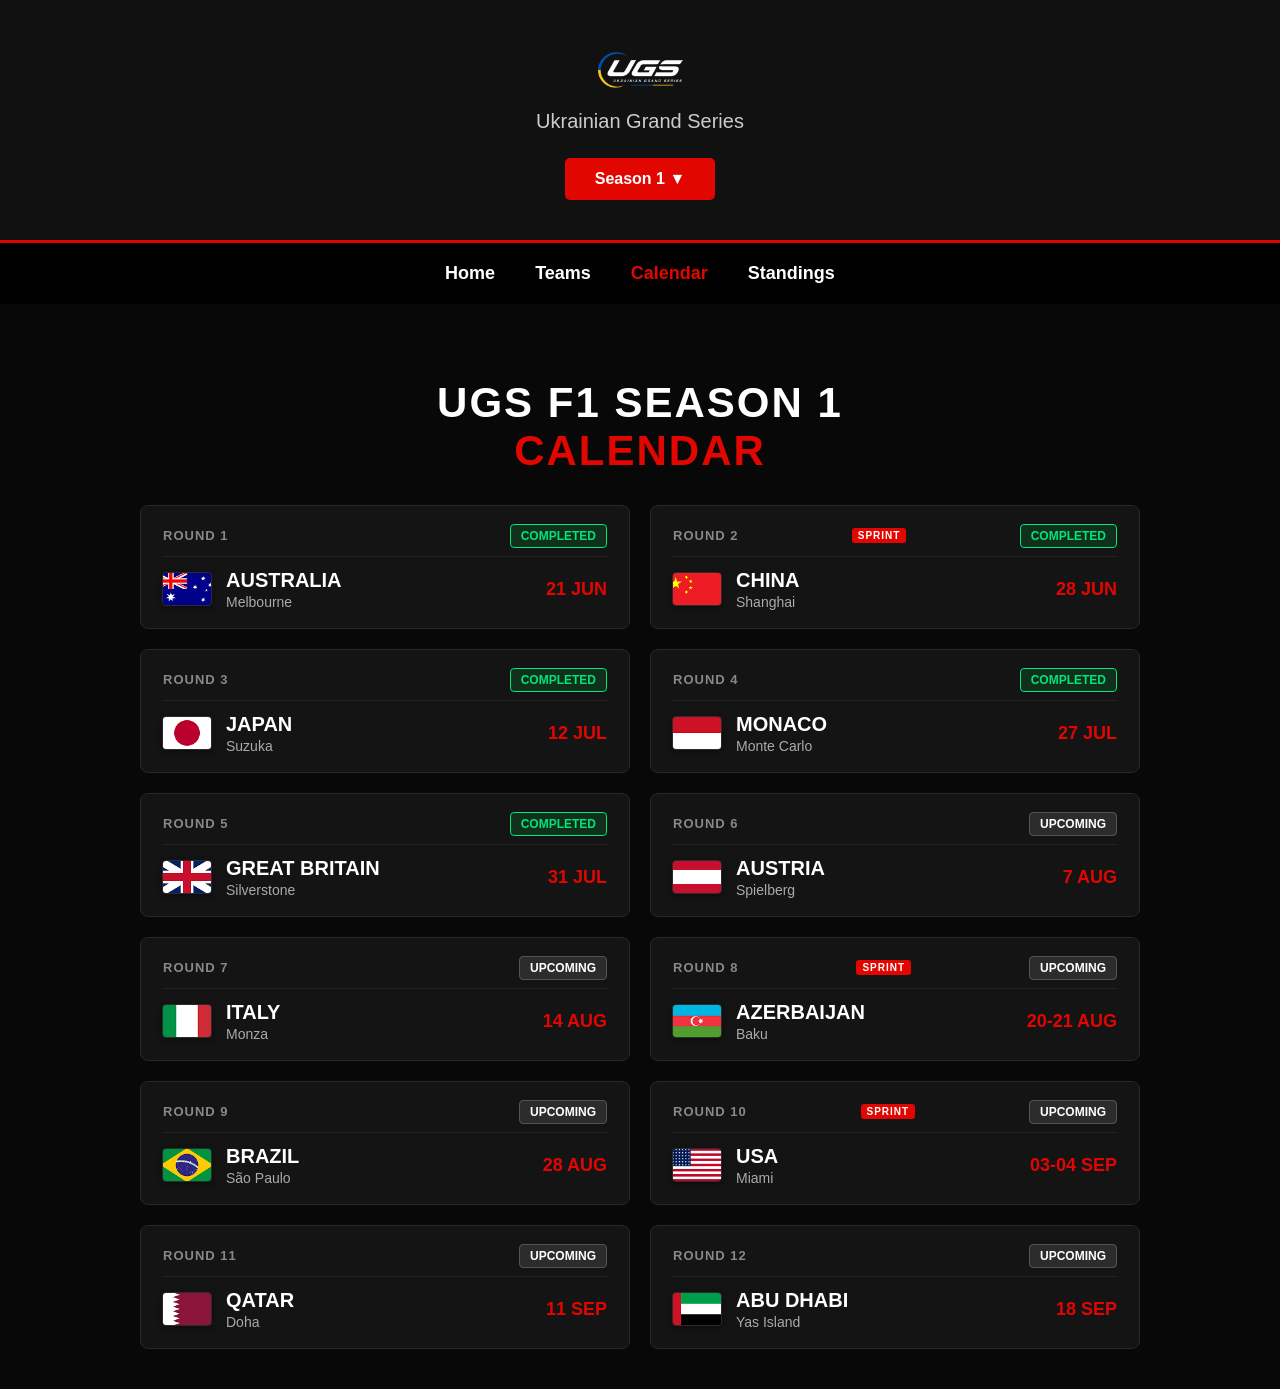
==== calendar.html @ d613fdc9 "Add files via upload" ====
<!DOCTYPE html>
<html lang="en">
<head>
    <meta charset="UTF-8">
    <meta name="viewport" content="width=device-width, initial-scale=1.0">
    <title>UGS F1 | Season 1 Calendar</title>
    <link rel="stylesheet" href="css/style.css">
</head>
<body>

    <header class="header">
        <div class="logo">
            <img src="logos/ugs-f1-logo.png" alt="UGS F1 Logo" class="header-logo">
        </div>
        <div class="subtitle">
            Ukrainian Grand Series
        </div>
        <div class="season">
            Season 1 ▼
        </div>
    </header>

    <nav class="menu">
        <a href="index.html">Home</a>
        <a href="teams.html">Teams</a>
        <a href="calendar.html" class="active">Calendar</a>
        <a href="standings.html">Standings</a>
    </nav>

    <section class="calendar-page">
        <h1>UGS F1 Season 1<br><span>CALENDAR</span></h1>
        
        <!-- Контейнер, куди JS буде вставляти гонки -->
        <div class="calendar-grid" id="calendar-container"></div>
    </section>

    <!-- Підключаємо спочатку дані, а потім скрипт -->
    <script src="js/data.js"></script>
    <script src="js/script.js"></script>
</body>
</html>
---- css/style.css ----
/* ==========================================
   ОСНОВНІ СТИЛІ ТА СКИДАННЯ
   ========================================== */
body {
    margin: 0;
    padding: 0;
    background: #050505;
    color: white;
    font-family: Arial, Helvetica, sans-serif;
}

/* ==========================================
   ШАПКА (HEADER) ТА НАВІГАЦІЯ
   ========================================== */
.header {
    text-align: center;
    padding: 40px 20px;
    background: #111;
    border-bottom: 3px solid #e10600;
}

.header-logo {
    max-height: 60px;
    width: auto;
    object-fit: contain;
    display: block;
    margin: 0 auto;
}

.logo {
    font-size: 60px;
    font-weight: bold;
    letter-spacing: 5px;
}

.subtitle {
    font-size: 20px;
    margin-top: 10px;
    color: #cccccc;
}

.season {
    margin-top: 25px;
    display: inline-block;
    padding: 12px 30px;
    background: #e10600;
    border-radius: 5px;
    font-weight: bold;
}

.menu {
    display: flex;
    justify-content: center;
    gap: 40px;
    padding: 20px;
    background: #000;
}

.menu a {
    color: white;
    text-decoration: none;
    font-size: 18px;
    font-weight: bold;
    transition: color 0.2s ease;
}

.menu a:hover,
.menu a.active {
    color: #e10600;
}

/* ==========================================
   ГОЛОВНИЙ КОНТЕЙНЕР
   ========================================== */
main {
    text-align: center;
    padding: 60px;
}

.page-container,
.calendar-page {
    padding: 40px 20px;
    background: #080808;
    min-height: calc(100vh - 80px);
    display: flex;
    flex-direction: column;
    align-items: center;
}

.page-container h1,
.calendar-page h1 {
    color: #fff;
    font-size: 42px;
    margin-bottom: 30px;
    text-align: center;
    font-weight: 900;
    text-transform: uppercase;
    letter-spacing: 2px;
}

.page-container h1 span,
.calendar-page h1 span {
    color: #e10600;
}

/* ==========================================
   КАЛЕНДАР (CALENDAR)
   ========================================== */
.calendar-grid {
    display: grid;
    grid-template-columns: repeat(2, 1fr);
    gap: 20px;
    width: 100%;
    max-width: 1000px;
    margin: 0 auto;
}

.race-card {
    background: #141414;
    border: 1px solid #282828;
    border-radius: 8px;
    padding: 18px 22px;
    display: flex;
    flex-direction: column;
    justify-content: space-between;
    transition: transform 0.2s ease, border-color 0.2s ease;
}

.race-card:hover {
    border-color: #e10600;
    transform: translateY(-2px);
}

.race-header {
    display: flex;
    justify-content: space-between;
    align-items: center;
    margin-bottom: 12px;
    border-bottom: 1px solid #222;
    padding-bottom: 8px;
}

.race-number {
    font-size: 13px;
    font-weight: bold;
    color: #888;
    letter-spacing: 1px;
}

.sprint-badge {
    background: #e10600;
    color: #fff;
    font-size: 10px;
    font-weight: 900;
    padding: 2px 6px;
    border-radius: 3px;
    letter-spacing: 1px;
    text-transform: uppercase;
}

.race-status {
    font-size: 12px;
    font-weight: bold;
    padding: 4px 10px;
    border-radius: 4px;
    text-transform: uppercase;
}

.status-completed {
    background: rgba(0, 200, 83, 0.15);
    color: #00e676;
    border: 1px solid #00e676;
}

.status-upcoming {
    background: rgba(255, 255, 255, 0.1);
    color: #ffffff;
    border: 1px solid #555;
}

.race-body {
    display: flex;
    align-items: center;
    gap: 15px;
}

.race-flag-wrapper {
    display: flex;
    align-items: center;
    justify-content: center;
    width: 48px;
    height: 32px;
}

.race-flag-img {
    width: 100%;
    height: 100%;
    object-fit: cover;
    border-radius: 4px;
    box-shadow: 0 2px 6px rgba(0, 0, 0, 0.4);
    border: 1px solid rgba(255, 255, 255, 0.1);
}

.race-info {
    flex-grow: 1;
    text-align: left;
}

.race-info h3 {
    font-size: 20px;
    color: #fff;
    margin: 0;
    font-weight: bold;
}

.race-info p {
    font-size: 14px;
    color: #aaa;
    margin-top: 2px;
    margin-bottom: 0;
}

.race-date {
    font-size: 18px;
    font-weight: bold;
    color: #e10600;
    white-space: nowrap;
}

/* ==========================================
   КОМАНДИ ТА ПІЛОТИ (TEAMS)
   ========================================== */
.teams-tabs {
    display: flex;
    flex-wrap: wrap;
    gap: 12px;
    justify-content: center;
    max-width: 1100px;
    margin-bottom: 35px;
}

.team-tab-btn {
    background: #141414;
    border: 1px solid #282828;
    border-radius: 8px;
    padding: 12px 20px;
    display: flex;
    align-items: center;
    gap: 12px;
    color: #fff;
    font-size: 16px;
    font-weight: bold;
    cursor: pointer;
    transition: all 0.2s ease;
}

.team-tab-btn:hover {
    border-color: #e10600;
    background: #1c1c1c;
}

.team-tab-btn.active {
    background: #e10600;
    border-color: #e10600;
    color: #fff;
    box-shadow: 0 4px 15px rgba(225, 6, 0, 0.4);
}

.tab-logo {
    height: 25px;
    width: auto;
    max-width: 40px;
    object-fit: contain;
}

.team-details-container {
    width: 100%;
    max-width: 900px;
}

.team-detail-card {
    background: #141414;
    border: 1px solid #282828;
    border-radius: 12px;
    padding: 30px;
    animation: fadeIn 0.3s ease;
}

.team-detail-header {
    display: flex;
    align-items: center;
    justify-content: center;
    gap: 20px;
    border-bottom: 1px solid #282828;
    padding-bottom: 20px;
    margin-bottom: 25px;
}

.team-detail-logo {
    height: 60px;
    max-width: 120px;
    object-fit: contain;
}

.team-detail-header h2 {
    font-size: 32px;
    color: #fff;
    text-transform: uppercase;
    margin: 0;
}

.lineup-title {
    color: #888;
    font-size: 16px;
    text-transform: uppercase;
    letter-spacing: 1px;
    margin-bottom: 15px;
    text-align: center;
}

.team-drivers-grid {
    display: grid;
    grid-template-columns: repeat(auto-fit, minmax(280px, 1fr));
    gap: 20px;
}

.custom-card {
    background: #181818;
    border: 1px solid #282828;
    border-radius: 8px;
    padding: 20px;
    display: flex;
    align-items: center;
    justify-content: space-between;
}

.card-number {
    font-size: 32px;
    font-weight: 900;
    color: #e10600;
    font-style: italic;
}

.card-info {
    text-align: right;
}

.card-info h3 {
    font-size: 18px;
    color: #fff;
    margin: 0 0 5px 0;
}

.driver-team-info {
    display: flex;
    align-items: center;
    justify-content: flex-end;
    gap: 8px;
}

.driver-team-logo {
    height: 18px;
    width: auto;
    max-width: 30px;
    object-fit: contain;
}

@keyframes fadeIn {
    from { opacity: 0; transform: translateY(8px); }
    to { opacity: 1; transform: translateY(0); }
}

/* ==========================================
   ТУРНІРНЕ СТАНОВИЩЕ (STANDINGS PAGE)
   ========================================== */

/* Таби заліку: Driver vs Team */
.standings-tabs {
    display: flex;
    gap: 15px;
    margin-bottom: 25px;
}

.standings-tab-btn {
    background: #141414;
    border: 1px solid #333;
    color: #aaa;
    padding: 12px 24px;
    font-size: 16px;
    font-weight: bold;
    border-radius: 6px;
    cursor: pointer;
    transition: all 0.2s ease;
}

.standings-tab-btn:hover {
    color: #fff;
    border-color: #666;
}

.standings-tab-btn.active {
    background: #e10600;
    border-color: #e10600;
    color: #fff;
}

/* Панель фільтрів */
.standings-header {
    display: flex;
    justify-content: space-between;
    align-items: center;
    width: 100%;
    max-width: 1100px;
    margin-bottom: 20px;
    flex-wrap: wrap;
    gap: 15px;
}

.filter-controls {
    display: flex;
    gap: 15px;
    flex-wrap: wrap;
}

.select-group {
    display: flex;
    align-items: center;
    gap: 10px;
    color: #fff;
    font-weight: bold;
    font-size: 14px;
}

.stage-dropdown {
    background: #141414;
    color: #fff;
    border: 1px solid #333;
    padding: 10px 16px;
    border-radius: 6px;
    font-size: 15px;
    font-weight: bold;
    cursor: pointer;
    outline: none;
    transition: border-color 0.2s;
}

.stage-dropdown:hover, 
.stage-dropdown:focus {
    border-color: #e10600;
}

/* Таблиця */
.table-responsive {
    width: 100%;
    max-width: 1100px;
    overflow-x: auto;
    background: #141414;
    border: 1px solid #282828;
    border-radius: 8px;
}

.standings-table {
    width: 100%;
    border-collapse: collapse;
    text-align: left;
    color: #fff;
}

.standings-table th {
    background: #1c1c1c;
    color: #888;
    font-size: 13px;
    padding: 14px 16px;
    text-transform: uppercase;
    letter-spacing: 1px;
    border-bottom: 1px solid #282828;
    white-space: nowrap;
}

.standings-table td {
    padding: 14px 16px;
    border-bottom: 1px solid #222;
    font-size: 15px;
    white-space: nowrap;
}

.standings-table tbody tr:hover {
    background: rgba(255, 255, 255, 0.03);
}

.pos-cell {
    font-weight: 900;
    color: #fff;
    width: 50px;
}

.driver-no {
    color: #e10600;
    font-weight: bold;
    font-style: italic;
}

.driver-name-cell {
    font-weight: bold;
}

.team-cell {
    display: flex;
    align-items: center;
    gap: 8px;
}

.table-team-logo {
    height: 18px;
    width: auto;
    max-width: 32px;
    object-fit: contain;
    vertical-align: middle;
}

.pts-cell {
    font-weight: 900;
    color: #00e676;
}

/* ==========================================
   АДАПТИВНІСТЬ
   ========================================== */
@media (max-width: 768px) {
    .calendar-grid {
        grid-template-columns: 1fr;
    }
    
    .menu {
        gap: 15px;
        flex-wrap: wrap;
    }

    .standings-header {
        flex-direction: column;
        align-items: flex-start;
    }

    .filter-controls {
        width: 100%;
        flex-direction: column;
    }

    .stage-dropdown {
        width: 100%;
    }
}
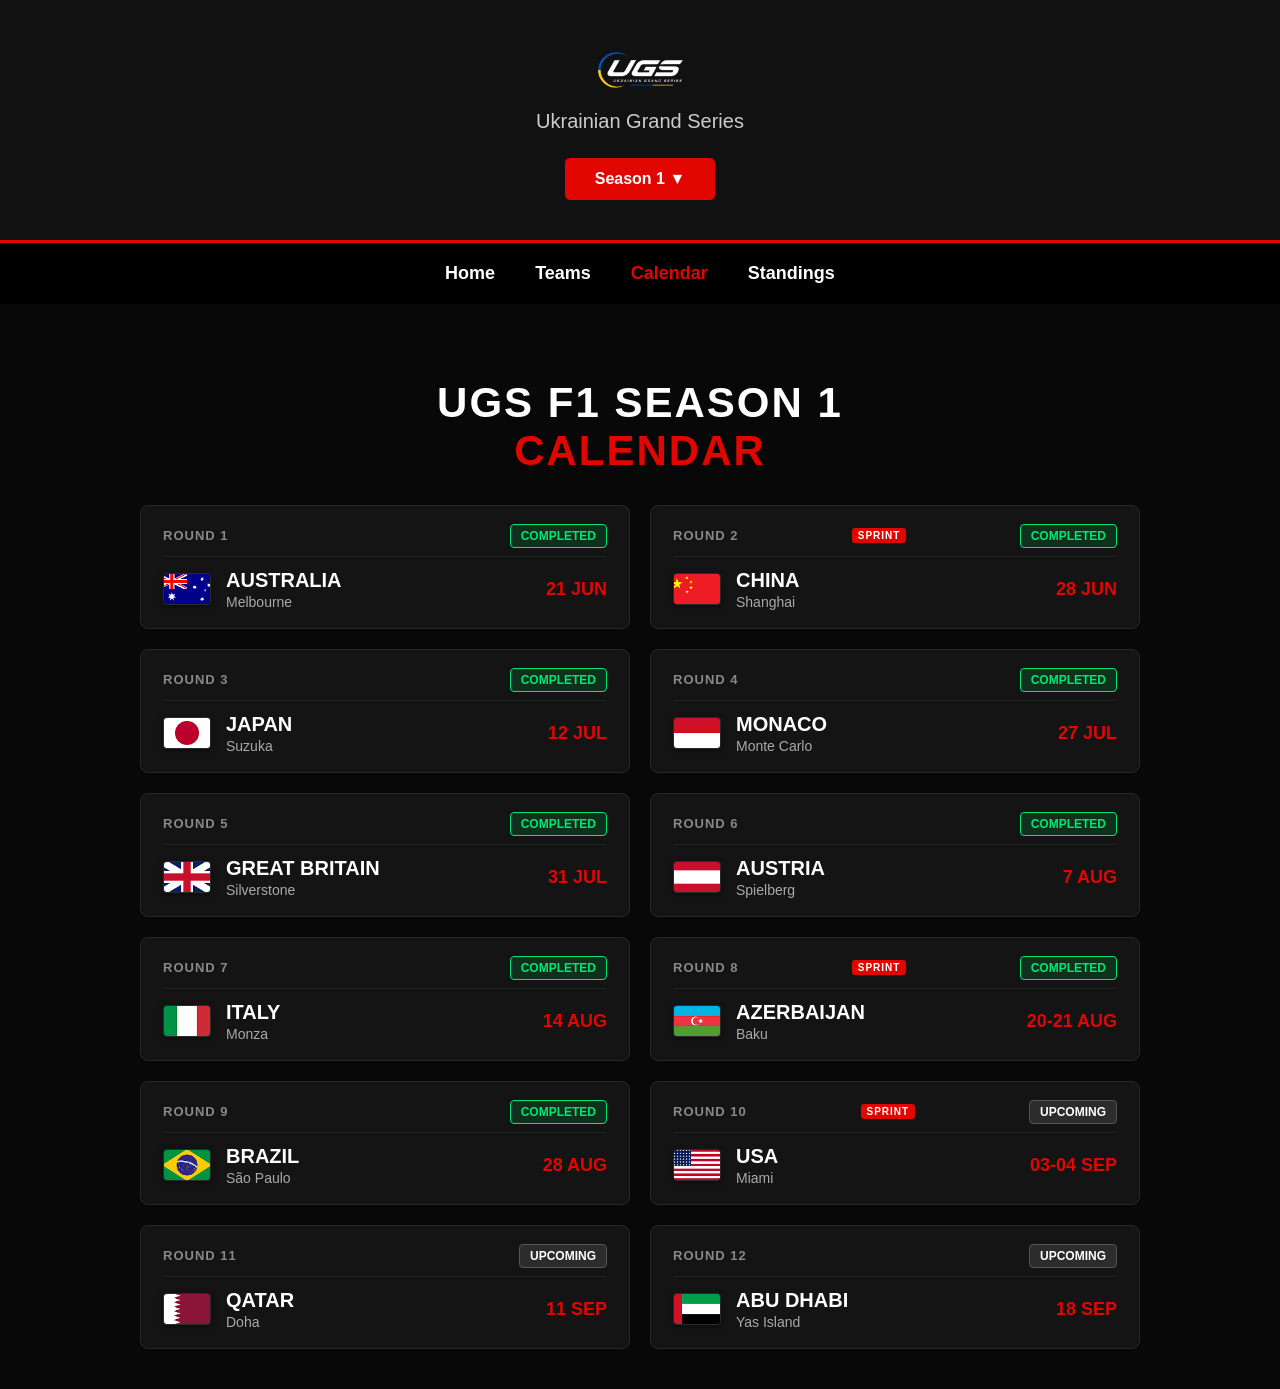
==== commit cfafaebf: "Add files via upload" ====
--- a/calendar.html
+++ b/calendar.html
@@ -4,6 +4,10 @@
     <meta charset="UTF-8">
     <meta name="viewport" content="width=device-width, initial-scale=1.0">
     <title>UGS F1 | Season 1 Calendar</title>
+
+    <!-- Фавіконка сайту -->
+    <link rel="icon" type="image/png" href="favicon.png">
+
     <link rel="stylesheet" href="css/style.css">
 </head>
 <body>
--- a/css/style.css
+++ b/css/style.css
@@ -1,11 +1,15 @@
 /* ==========================================
    ОСНОВНІ СТИЛІ ТА СКИДАННЯ
    ========================================== */
+* {
+    box-sizing: border-box;
+}
+
 body {
     margin: 0;
     padding: 0;
     background: #050505;
-    color: white;
+    color: #ffffff;
     font-family: Arial, Helvetica, sans-serif;
 }
 
@@ -15,7 +19,7 @@
 .header {
     text-align: center;
     padding: 40px 20px;
-    background: #111;
+    background: #111111;
     border-bottom: 3px solid #e10600;
 }
 
@@ -53,11 +57,11 @@
     justify-content: center;
     gap: 40px;
     padding: 20px;
-    background: #000;
+    background: #000000;
 }
 
 .menu a {
-    color: white;
+    color: #ffffff;
     text-decoration: none;
     font-size: 18px;
     font-weight: bold;
@@ -67,6 +71,179 @@
 .menu a:hover,
 .menu a.active {
     color: #e10600;
+}
+
+/* ==========================================
+   HERO BANNER З ВІДЕО ТА ТАЙМЕРОМ (ГОЛОВНА)
+   ========================================== */
+.hero-container {
+    position: relative;
+    width: 100%;
+    min-height: 500px;
+    display: flex;
+    justify-content: center;
+    align-items: center;
+    overflow: hidden;
+    background: #0a0a0a;
+}
+
+.hero-video {
+    position: absolute;
+    top: 50%;
+    left: 50%;
+    min-width: 100%;
+    min-height: 100%;
+    width: auto;
+    height: auto;
+    z-index: 1;
+    transform: translate(-50%, -50%);
+    object-fit: cover;
+}
+
+.hero-overlay {
+    position: absolute;
+    top: 0;
+    left: 0;
+    width: 100%;
+    height: 100%;
+    background: rgba(0, 0, 0, 0.65);
+    z-index: 2;
+}
+
+.hero-content {
+    position: relative;
+    z-index: 3;
+    text-align: center;
+    padding: 40px 20px;
+    width: 100%;
+    max-width: 1000px;
+}
+
+/* Бейдж UGS FORMULA 1 LEAGUE */
+.f1-header-badge {
+    display: inline-flex;
+    align-items: center;
+    gap: 8px;
+    background: rgba(0, 0, 0, 0.8);
+    border: 1px solid #333;
+    padding: 6px 16px;
+    border-radius: 20px;
+    margin-bottom: 20px;
+}
+
+.f1-logo-text {
+    background: #e10600;
+    color: #ffffff;
+    font-weight: 900;
+    font-size: 12px;
+    padding: 2px 6px;
+    border-radius: 3px;
+    letter-spacing: 1px;
+}
+
+.sub-badge {
+    color: #cccccc;
+    font-size: 11px;
+    font-weight: bold;
+    letter-spacing: 1.5px;
+}
+
+/* Назва Гран-прі з червоними лініями */
+.title-with-lines {
+    display: flex;
+    align-items: center;
+    justify-content: center;
+    gap: 20px;
+    margin-bottom: 10px;
+}
+
+.red-line {
+    height: 3px;
+    width: 80px;
+    background: #e10600;
+    border-radius: 2px;
+}
+
+.grand-prix-title {
+    font-size: 42px;
+    font-weight: 900;
+    text-transform: uppercase;
+    letter-spacing: 3px;
+    color: #ffffff;
+    margin: 0;
+    text-shadow: 0 4px 15px rgba(0, 0, 0, 0.8);
+}
+
+.race-dates {
+    font-size: 14px;
+    color: #888888;
+    letter-spacing: 4px;
+    margin: 0 0 30px 0;
+    font-weight: bold;
+}
+
+/* Таймер в один рядок з двокрапками */
+.countdown-inline {
+    display: inline-flex;
+    align-items: center;
+    justify-content: center;
+    gap: 15px;
+    background: rgba(15, 15, 15, 0.85);
+    backdrop-filter: blur(8px);
+    border: 1px solid rgba(255, 255, 255, 0.1);
+    padding: 20px 35px;
+    border-radius: 12px;
+    box-shadow: 0 10px 30px rgba(0, 0, 0, 0.7);
+}
+
+.time-item {
+    display: flex;
+    flex-direction: column;
+    align-items: center;
+    min-width: 65px;
+}
+
+.time-item .number {
+    font-size: 38px;
+    font-weight: 900;
+    color: #ffffff;
+    line-height: 1;
+    font-family: 'Courier New', Courier, monospace;
+}
+
+.time-item .label {
+    font-size: 10px;
+    color: #e10600;
+    letter-spacing: 1.5px;
+    font-weight: bold;
+    margin-top: 6px;
+}
+
+.colon {
+    font-size: 32px;
+    font-weight: 900;
+    color: #e10600;
+    margin-bottom: 16px;
+}
+
+/* Текст привітання під відео */
+.welcome-text {
+    padding: 60px 20px;
+    max-width: 800px;
+    margin: 0 auto;
+}
+
+.welcome-text h1 {
+    font-size: 36px;
+    font-weight: 900;
+    text-transform: uppercase;
+    letter-spacing: 2px;
+    margin-bottom: 10px;
+}
+
+.welcome-text p {
+    font-size: 18px;
+    color: #aaaaaa;
 }
 
 /* ==========================================
@@ -74,7 +251,7 @@
    ========================================== */
 main {
     text-align: center;
-    padding: 60px;
+    padding: 0;
 }
 
 .page-container,
@@ -89,7 +266,7 @@
 
 .page-container h1,
 .calendar-page h1 {
-    color: #fff;
+    color: #ffffff;
     font-size: 42px;
     margin-bottom: 30px;
     text-align: center;
@@ -136,20 +313,20 @@
     justify-content: space-between;
     align-items: center;
     margin-bottom: 12px;
-    border-bottom: 1px solid #222;
+    border-bottom: 1px solid #222222;
     padding-bottom: 8px;
 }
 
 .race-number {
     font-size: 13px;
     font-weight: bold;
-    color: #888;
+    color: #888888;
     letter-spacing: 1px;
 }
 
 .sprint-badge {
     background: #e10600;
-    color: #fff;
+    color: #ffffff;
     font-size: 10px;
     font-weight: 900;
     padding: 2px 6px;
@@ -175,7 +352,7 @@
 .status-upcoming {
     background: rgba(255, 255, 255, 0.1);
     color: #ffffff;
-    border: 1px solid #555;
+    border: 1px solid #555555;
 }
 
 .race-body {
@@ -208,14 +385,14 @@
 
 .race-info h3 {
     font-size: 20px;
-    color: #fff;
+    color: #ffffff;
     margin: 0;
     font-weight: bold;
 }
 
 .race-info p {
     font-size: 14px;
-    color: #aaa;
+    color: #aaaaaa;
     margin-top: 2px;
     margin-bottom: 0;
 }
@@ -247,7 +424,7 @@
     display: flex;
     align-items: center;
     gap: 12px;
-    color: #fff;
+    color: #ffffff;
     font-size: 16px;
     font-weight: bold;
     cursor: pointer;
@@ -262,7 +439,7 @@
 .team-tab-btn.active {
     background: #e10600;
     border-color: #e10600;
-    color: #fff;
+    color: #ffffff;
     box-shadow: 0 4px 15px rgba(225, 6, 0, 0.4);
 }
 
@@ -304,13 +481,13 @@
 
 .team-detail-header h2 {
     font-size: 32px;
-    color: #fff;
+    color: #ffffff;
     text-transform: uppercase;
     margin: 0;
 }
 
 .lineup-title {
-    color: #888;
+    color: #888888;
     font-size: 16px;
     text-transform: uppercase;
     letter-spacing: 1px;
@@ -332,6 +509,34 @@
     display: flex;
     align-items: center;
     justify-content: space-between;
+    gap: 15px;
+    transition: transform 0.2s ease, border-color 0.2s ease;
+}
+
+.clickable-card {
+    cursor: pointer;
+}
+
+.clickable-card:hover {
+    border-color: #e10600;
+    transform: translateY(-2px);
+    background: #202020;
+}
+
+.driver-photo-wrapper {
+    flex-shrink: 0;
+    display: flex;
+    align-items: center;
+    justify-content: center;
+}
+
+.driver-card-photo {
+    width: 65px;
+    height: 65px;
+    border-radius: 50%;
+    object-fit: cover;
+    border: 2px solid #e10600;
+    box-shadow: 0 4px 10px rgba(0, 0, 0, 0.5);
 }
 
 .card-number {
@@ -343,11 +548,12 @@
 
 .card-info {
     text-align: right;
+    flex-grow: 1;
 }
 
 .card-info h3 {
     font-size: 18px;
-    color: #fff;
+    color: #ffffff;
     margin: 0 0 5px 0;
 }
 
@@ -373,8 +579,6 @@
 /* ==========================================
    ТУРНІРНЕ СТАНОВИЩЕ (STANDINGS PAGE)
    ========================================== */
-
-/* Таби заліку: Driver vs Team */
 .standings-tabs {
     display: flex;
     gap: 15px;
@@ -383,8 +587,8 @@
 
 .standings-tab-btn {
     background: #141414;
-    border: 1px solid #333;
-    color: #aaa;
+    border: 1px solid #333333;
+    color: #aaaaaa;
     padding: 12px 24px;
     font-size: 16px;
     font-weight: bold;
@@ -394,17 +598,16 @@
 }
 
 .standings-tab-btn:hover {
-    color: #fff;
-    border-color: #666;
+    color: #ffffff;
+    border-color: #666666;
 }
 
 .standings-tab-btn.active {
     background: #e10600;
     border-color: #e10600;
-    color: #fff;
-}
-
-/* Панель фільтрів */
+    color: #ffffff;
+}
+
 .standings-header {
     display: flex;
     justify-content: space-between;
@@ -426,15 +629,15 @@
     display: flex;
     align-items: center;
     gap: 10px;
-    color: #fff;
+    color: #ffffff;
     font-weight: bold;
     font-size: 14px;
 }
 
 .stage-dropdown {
     background: #141414;
-    color: #fff;
-    border: 1px solid #333;
+    color: #ffffff;
+    border: 1px solid #333333;
     padding: 10px 16px;
     border-radius: 6px;
     font-size: 15px;
@@ -449,7 +652,6 @@
     border-color: #e10600;
 }
 
-/* Таблиця */
 .table-responsive {
     width: 100%;
     max-width: 1100px;
@@ -457,18 +659,33 @@
     background: #141414;
     border: 1px solid #282828;
     border-radius: 8px;
+    box-shadow: 0 4px 20px rgba(0, 0, 0, 0.4);
+}
+
+.table-responsive::-webkit-scrollbar {
+    height: 8px;
+}
+.table-responsive::-webkit-scrollbar-track {
+    background: #141414;
+}
+.table-responsive::-webkit-scrollbar-thumb {
+    background: #333333;
+    border-radius: 4px;
+}
+.table-responsive::-webkit-scrollbar-thumb:hover {
+    background: #e10600;
 }
 
 .standings-table {
     width: 100%;
     border-collapse: collapse;
     text-align: left;
-    color: #fff;
+    color: #ffffff;
 }
 
 .standings-table th {
     background: #1c1c1c;
-    color: #888;
+    color: #888888;
     font-size: 13px;
     padding: 14px 16px;
     text-transform: uppercase;
@@ -479,35 +696,57 @@
 
 .standings-table td {
     padding: 14px 16px;
-    border-bottom: 1px solid #222;
+    border-bottom: 1px solid #222222;
     font-size: 15px;
     white-space: nowrap;
-}
-
-.standings-table tbody tr:hover {
-    background: rgba(255, 255, 255, 0.03);
+    vertical-align: middle;
+}
+
+.clickable-row {
+    cursor: pointer;
+    transition: background 0.2s ease;
+}
+
+.clickable-row:hover {
+    background: rgba(225, 6, 0, 0.08) !important;
 }
 
 .pos-cell {
     font-weight: 900;
-    color: #fff;
+    color: #ffffff;
     width: 50px;
+    text-align: center;
 }
 
 .driver-no {
     color: #e10600;
     font-weight: bold;
     font-style: italic;
+    white-space: nowrap;
 }
 
 .driver-name-cell {
     font-weight: bold;
+    display: inline-flex;
+    align-items: center;
+    gap: 10px;
+    white-space: nowrap;
+}
+
+.table-driver-photo {
+    width: 32px;
+    height: 32px;
+    border-radius: 50%;
+    object-fit: cover;
+    border: 1px solid #e10600;
+    flex-shrink: 0;
 }
 
 .team-cell {
-    display: flex;
+    display: inline-flex;
     align-items: center;
     gap: 8px;
+    white-space: nowrap;
 }
 
 .table-team-logo {
@@ -515,7 +754,7 @@
     width: auto;
     max-width: 32px;
     object-fit: contain;
-    vertical-align: middle;
+    flex-shrink: 0;
 }
 
 .pts-cell {
@@ -524,9 +763,198 @@
 }
 
 /* ==========================================
-   АДАПТИВНІСТЬ
+   СТИЛІ ДЛЯ СЕСІЙ ТА ЛІДЕРІВ
+   ========================================== */
+.leader-text,
+.leader-time,
+.gap-cell.leader {
+    color: #a855f7 !important;
+    font-weight: bold;
+}
+
+/* ==========================================
+   МОДАЛЬНЕ ВІКНО ПІЛОТА (DRIVER MODAL)
+   ========================================== */
+.driver-modal-overlay {
+    position: fixed;
+    top: 0;
+    left: 0;
+    width: 100vw;
+    height: 100vh;
+    background: rgba(0, 0, 0, 0.85);
+    backdrop-filter: blur(5px);
+    display: flex;
+    justify-content: center;
+    align-items: center;
+    z-index: 9999;
+    opacity: 0;
+    visibility: hidden;
+    transition: opacity 0.25s ease, visibility 0.25s ease;
+}
+
+.driver-modal-overlay.active {
+    opacity: 1;
+    visibility: visible;
+}
+
+.driver-modal-content {
+    background: #141414;
+    border: 1px solid #282828;
+    border-top: 4px solid #e10600;
+    border-radius: 12px;
+    width: 90%;
+    max-width: 650px;
+    padding: 30px;
+    position: relative;
+    box-shadow: 0 10px 30px rgba(0, 0, 0, 0.8);
+    transform: scale(0.95);
+    transition: transform 0.25s ease;
+}
+
+.driver-modal-overlay.active .driver-modal-content {
+    transform: scale(1);
+}
+
+.driver-modal-close {
+    position: absolute;
+    top: 15px;
+    right: 20px;
+    background: none;
+    border: none;
+    color: #888888;
+    font-size: 30px;
+    line-height: 1;
+    cursor: pointer;
+    transition: color 0.2s ease;
+}
+
+.driver-modal-close:hover {
+    color: #e10600;
+}
+
+.driver-profile-grid {
+    display: grid;
+    grid-template-columns: 1fr 220px;
+    gap: 25px;
+    align-items: center;
+}
+
+.driver-stats-left {
+    text-align: left;
+}
+
+.driver-stats-left h2 {
+    margin: 0 0 5px 0;
+    font-size: 24px;
+    color: #ffffff;
+}
+
+.driver-modal-no {
+    color: #e10600;
+    font-style: italic;
+}
+
+.modal-team-title {
+    color: #aaaaaa;
+    font-size: 15px;
+    margin-bottom: 20px;
+    font-weight: bold;
+    text-transform: uppercase;
+    letter-spacing: 0.5px;
+}
+
+.modal-stats-list {
+    display: flex;
+    flex-direction: column;
+    gap: 6px;
+}
+
+.stat-row {
+    display: flex;
+    justify-content: space-between;
+    padding: 6px 0;
+    border-bottom: 1px solid #222222;
+    font-size: 14px;
+}
+
+.stat-label {
+    color: #888888;
+    font-weight: bold;
+}
+
+.stat-value {
+    color: #ffffff;
+    font-weight: bold;
+}
+
+.pts-color {
+    color: #00e676;
+}
+
+.pp-color {
+    color: #ff9800;
+    font-weight: bold;
+}
+
+.driver-photo-right {
+    display: flex;
+    justify-content: center;
+    align-items: center;
+}
+
+.driver-photo-right img {
+    width: 100%;
+    max-width: 200px;
+    height: auto;
+    border-radius: 8px;
+    border: 2px solid #282828;
+    background: #0d0d0d;
+    object-fit: cover;
+}
+
+/* ==========================================
+   АДАПТИВНІСТЬ (RESPONSIVE DESIGN)
    ========================================== */
 @media (max-width: 768px) {
+    .hero-container {
+        min-height: 400px;
+    }
+
+    .title-with-lines {
+        gap: 10px;
+    }
+
+    .red-line {
+        width: 30px;
+    }
+
+    .grand-prix-title {
+        font-size: 26px;
+        letter-spacing: 1px;
+    }
+
+    .countdown-inline {
+        padding: 15px 20px;
+        gap: 8px;
+    }
+
+    .time-item {
+        min-width: 45px;
+    }
+
+    .time-item .number {
+        font-size: 24px;
+    }
+
+    .time-item .label {
+        font-size: 9px;
+    }
+
+    .colon {
+        font-size: 20px;
+        margin-bottom: 12px;
+    }
+
     .calendar-grid {
         grid-template-columns: 1fr;
     }
@@ -549,4 +977,27 @@
     .stage-dropdown {
         width: 100%;
     }
+
+    .standings-table th, 
+    .standings-table td {
+        padding: 10px 12px;
+        font-size: 13px;
+    }
+
+    .driver-profile-grid {
+        grid-template-columns: 1fr;
+    }
+
+    .driver-photo-right {
+        order: -1;
+        margin-bottom: 15px;
+    }
+
+    .driver-photo-right img {
+        max-width: 160px;
+    }
+
+    .driver-stats-left {
+        text-align: center;
+    }
 }
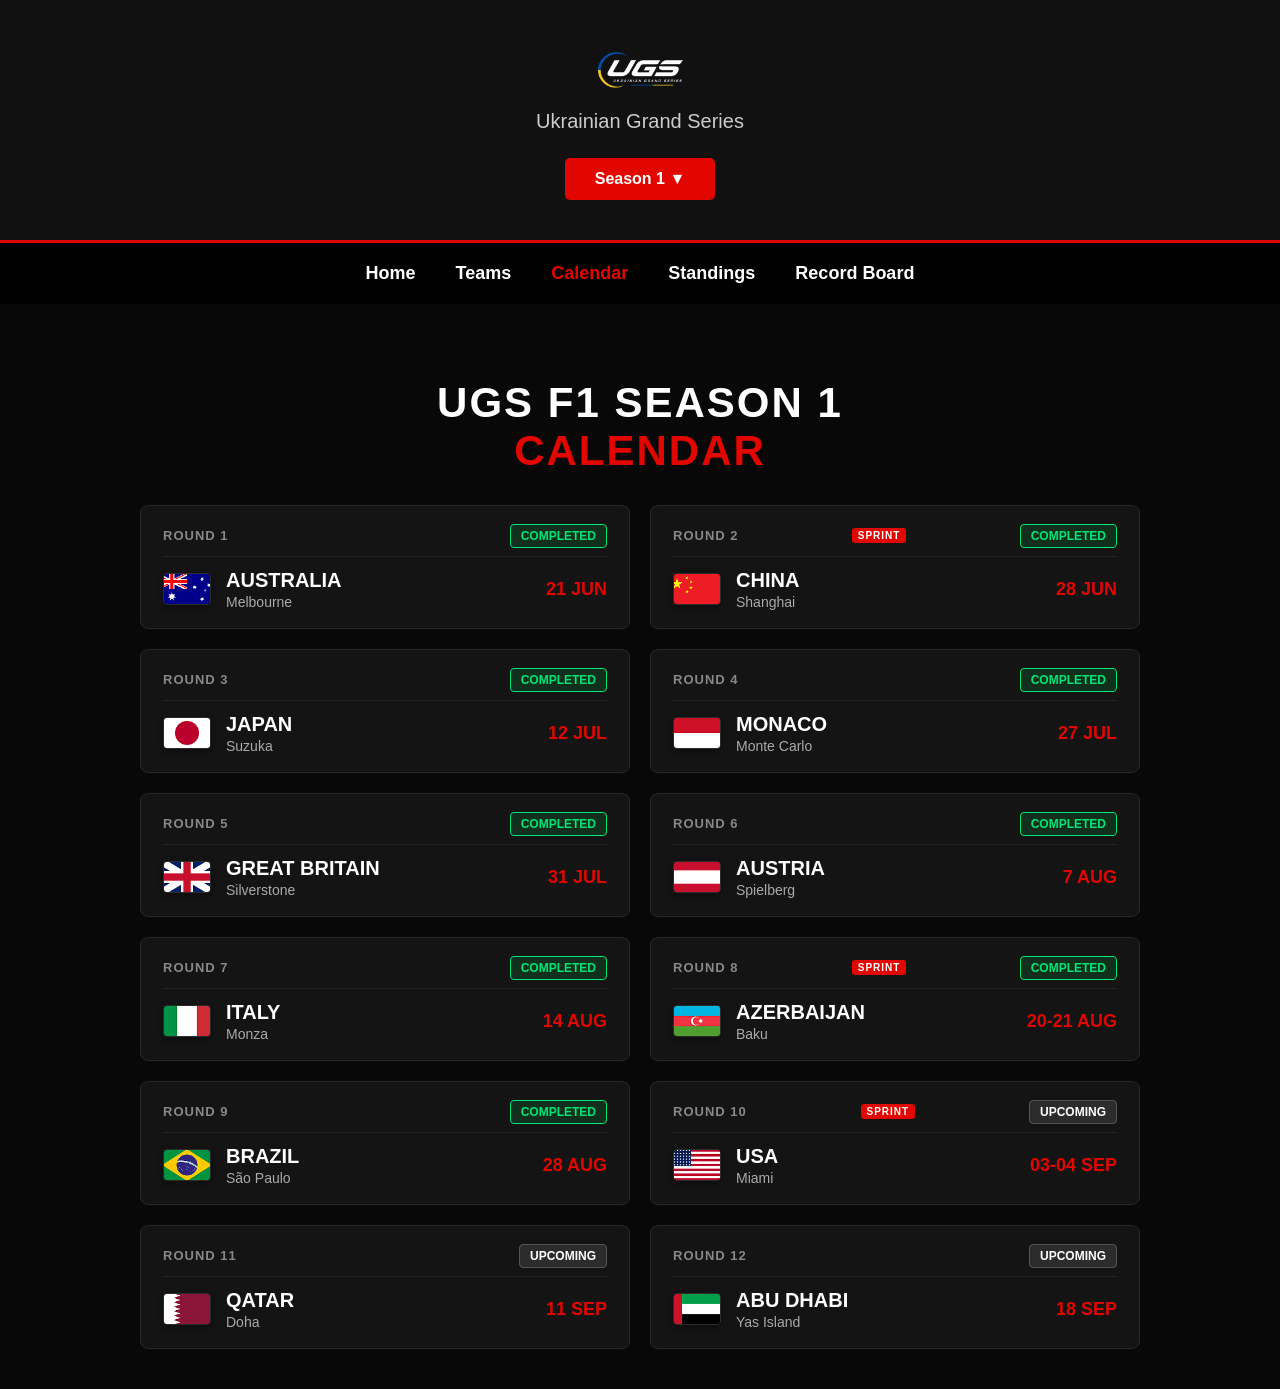
==== commit 59106440: "Add files via upload" ====
--- a/calendar.html
+++ b/calendar.html
@@ -29,6 +29,7 @@
         <a href="teams.html">Teams</a>
         <a href="calendar.html" class="active">Calendar</a>
         <a href="standings.html">Standings</a>
+        <a href="records.html">Record Board</a>
     </nav>
 
     <section class="calendar-page">
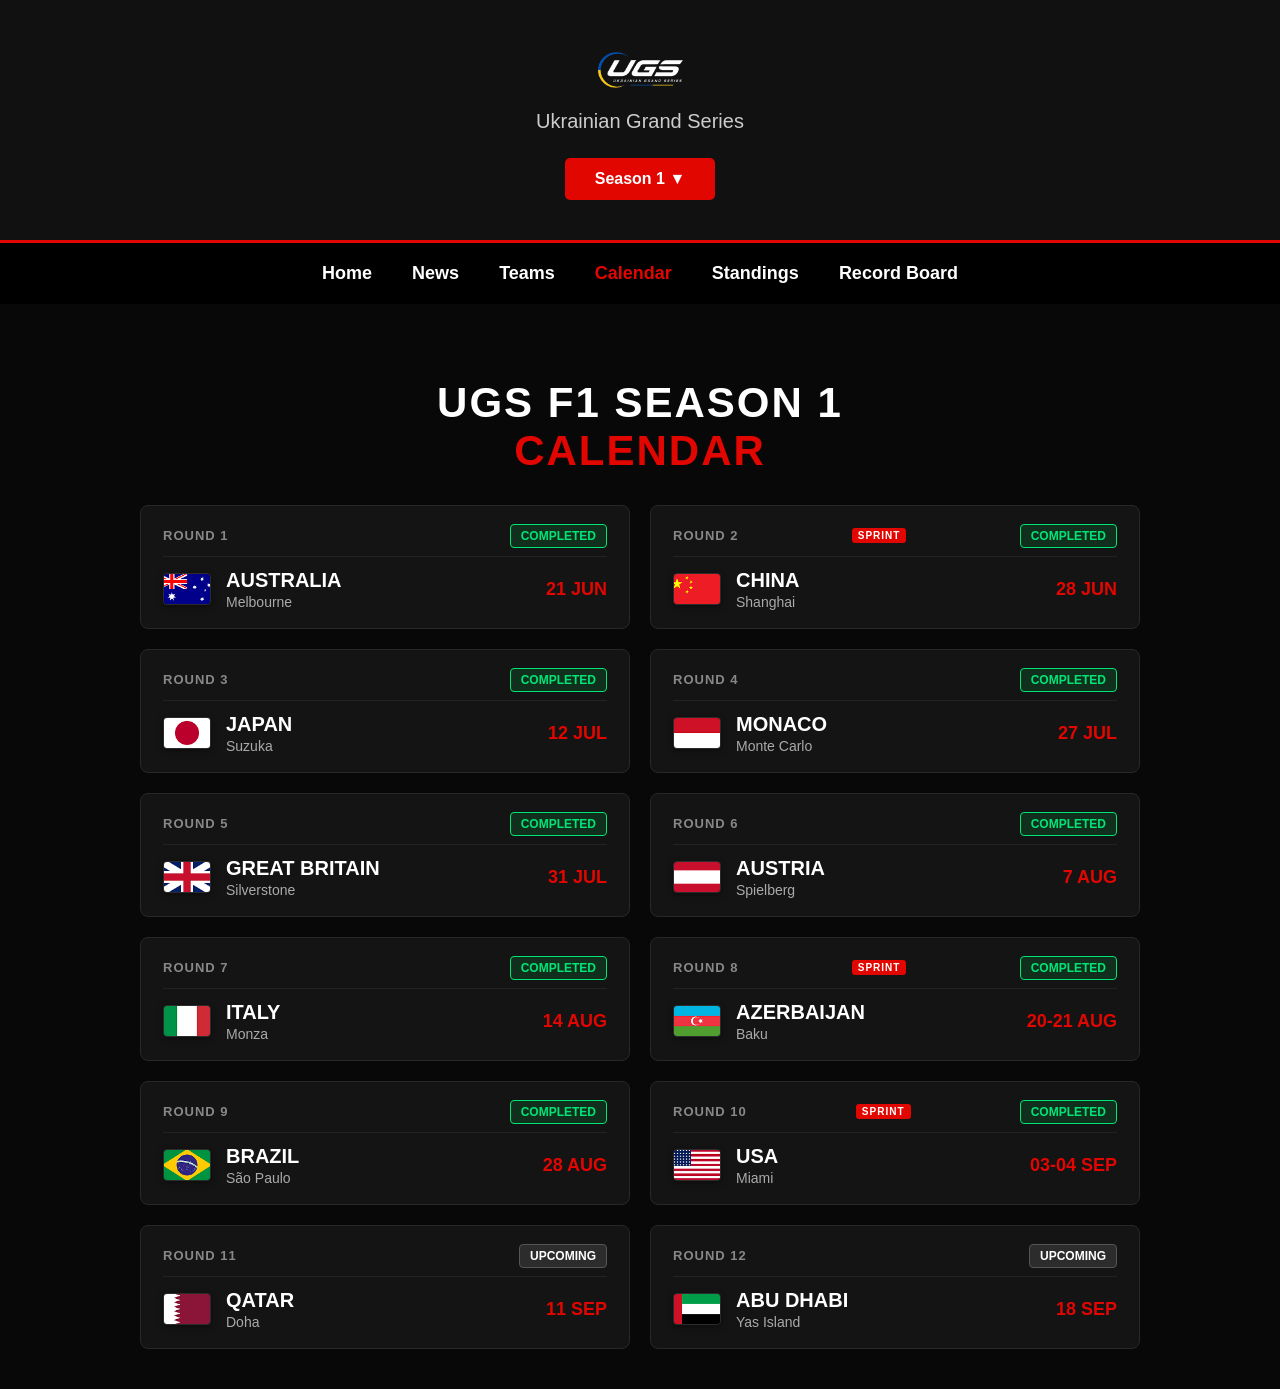
==== commit 31f9533b: "Add files via upload" ====
--- a/calendar.html
+++ b/calendar.html
@@ -25,12 +25,13 @@
     </header>
 
     <nav class="menu">
-        <a href="index.html">Home</a>
-        <a href="teams.html">Teams</a>
-        <a href="calendar.html" class="active">Calendar</a>
-        <a href="standings.html">Standings</a>
-        <a href="records.html">Record Board</a>
-    </nav>
+    <a href="index.html">Home</a>
+    <a href="news.html">News</a>
+    <a href="teams.html">Teams</a>
+    <a href="calendar.html" class="active">Calendar</a>
+    <a href="standings.html">Standings</a>
+    <a href="records.html">Record Board</a>
+</nav>
 
     <section class="calendar-page">
         <h1>UGS F1 Season 1<br><span>CALENDAR</span></h1>
--- a/css/style.css
+++ b/css/style.css
@@ -119,7 +119,6 @@
     max-width: 1000px;
 }
 
-/* Бейдж UGS FORMULA 1 LEAGUE */
 .f1-header-badge {
     display: inline-flex;
     align-items: center;
@@ -148,7 +147,6 @@
     letter-spacing: 1.5px;
 }
 
-/* Назва Гран-прі з червоними лініями */
 .title-with-lines {
     display: flex;
     align-items: center;
@@ -182,7 +180,6 @@
     font-weight: bold;
 }
 
-/* Таймер в один рядок з двокрапками */
 .countdown-inline {
     display: inline-flex;
     align-items: center;
@@ -226,7 +223,6 @@
     margin-bottom: 16px;
 }
 
-/* Текст привітання під відео */
 .welcome-text {
     padding: 60px 20px;
     max-width: 800px;
@@ -278,6 +274,245 @@
 .page-container h1 span,
 .calendar-page h1 span {
     color: #e10600;
+}
+
+/* ==========================================
+   РОЗДІЛ НОВИН (NEWS PAGE)
+   ========================================== */
+.news-filter {
+    display: flex;
+    align-items: center;
+    gap: 12px;
+    margin-bottom: 35px;
+    background: #141414;
+    padding: 12px 24px;
+    border-radius: 8px;
+    border: 1px solid #282828;
+}
+
+.news-filter label {
+    font-weight: bold;
+    color: #aaaaaa;
+    font-size: 14px;
+}
+
+.news-grid {
+    display: grid;
+    grid-template-columns: repeat(auto-fill, minmax(320px, 1fr));
+    gap: 25px;
+    width: 100%;
+    max-width: 1100px;
+}
+
+.news-card {
+    background: #141414;
+    border: 1px solid #282828;
+    border-radius: 10px;
+    overflow: hidden;
+    display: flex;
+    flex-direction: column;
+    transition: transform 0.25s ease, border-color 0.25s ease;
+}
+
+.news-card.clickable-card {
+    cursor: pointer;
+    max-width: 420px;
+    margin: 0 auto;
+}
+
+.news-card:hover {
+    transform: translateY(-5px);
+    border-color: #e10600;
+}
+
+.news-media-portrait {
+    position: relative;
+    width: 100%;
+    aspect-ratio: 1024 / 1280;
+    overflow: hidden;
+    background: #000000;
+}
+
+.news-media-portrait img {
+    width: 100%;
+    height: 100%;
+    object-fit: cover;
+    transition: transform 0.3s ease;
+}
+
+.news-card:hover .news-media-portrait img {
+    transform: scale(1.04);
+}
+
+.news-badge {
+    position: absolute;
+    top: 12px;
+    left: 12px;
+    background: #e10600;
+    color: #ffffff;
+    font-size: 11px;
+    font-weight: 900;
+    padding: 4px 10px;
+    border-radius: 4px;
+    text-transform: uppercase;
+    letter-spacing: 0.5px;
+    box-shadow: 0 2px 8px rgba(0, 0, 0, 0.5);
+}
+
+.news-content {
+    padding: 20px;
+    display: flex;
+    flex-direction: column;
+    flex-grow: 1;
+    text-align: left;
+}
+
+.news-date {
+    font-size: 12px;
+    color: #888888;
+    font-weight: bold;
+    margin-bottom: 8px;
+}
+
+.news-title {
+    font-size: 18px;
+    color: #ffffff;
+    margin: 0 0 10px 0;
+    line-height: 1.3;
+    font-weight: bold;
+}
+
+.read-more-btn {
+    color: #e10600;
+    text-decoration: none;
+    font-weight: bold;
+    font-size: 14px;
+    margin-top: auto;
+    transition: color 0.2s ease;
+}
+
+.read-more-btn:hover {
+    color: #ffffff;
+}
+
+/* ==========================================
+   МОДАЛЬНЕ ВІКНО НОВИН (NEWS ARTICLE MODAL)
+   ========================================== */
+.news-modal-overlay {
+    position: fixed;
+    top: 0;
+    left: 0;
+    width: 100vw;
+    height: 100vh;
+    background: rgba(0, 0, 0, 0.9);
+    backdrop-filter: blur(8px);
+    display: flex;
+    justify-content: center;
+    align-items: center;
+    z-index: 9999;
+    opacity: 0;
+    visibility: hidden;
+    transition: opacity 0.3s ease, visibility 0.3s ease;
+}
+
+.news-modal-overlay.active {
+    opacity: 1;
+    visibility: visible;
+}
+
+.news-modal-content {
+    background: #141414;
+    border: 1px solid #282828;
+    border-top: 4px solid #e10600;
+    border-radius: 12px;
+    width: 90%;
+    max-width: 900px;
+    max-height: 88vh;
+    overflow-y: auto;
+    padding: 40px;
+    position: relative;
+    box-shadow: 0 20px 50px rgba(0, 0, 0, 0.9);
+    text-align: left;
+    transform: scale(0.95);
+    transition: transform 0.3s ease;
+}
+
+.news-modal-overlay.active .news-modal-content {
+    transform: scale(1);
+}
+
+.news-modal-close {
+    position: absolute;
+    top: 15px;
+    right: 20px;
+    background: none;
+    border: none;
+    color: #aaaaaa;
+    font-size: 36px;
+    line-height: 1;
+    cursor: pointer;
+    transition: color 0.2s ease;
+}
+
+.news-modal-close:hover {
+    color: #e10600;
+}
+
+.modal-article-title {
+    font-size: 26px;
+    color: #ffffff;
+    margin: 15px 0 20px 0;
+    line-height: 1.35;
+    text-align: left;
+    font-weight: 900;
+}
+
+.news-modal-banner {
+    width: 100%;
+    max-height: 420px;
+    object-fit: cover;
+    border-radius: 8px;
+    margin-bottom: 25px;
+    border: 1px solid #282828;
+}
+
+.news-modal-body p {
+    font-size: 16px;
+    line-height: 1.75;
+    color: #dddddd;
+    margin-bottom: 18px;
+    text-align: left;
+}
+
+.news-modal-body h3 {
+    color: #ffffff;
+    font-size: 20px;
+    margin: 30px 0 15px 0;
+    border-left: 4px solid #e10600;
+    padding-left: 12px;
+    text-align: left;
+    font-weight: bold;
+}
+
+.news-modal-body hr {
+    border: 0;
+    height: 1px;
+    background: #282828;
+    margin: 30px 0;
+}
+
+.news-modal-content::-webkit-scrollbar {
+    width: 8px;
+}
+.news-modal-content::-webkit-scrollbar-track {
+    background: #141414;
+}
+.news-modal-content::-webkit-scrollbar-thumb {
+    background: #333333;
+    border-radius: 4px;
+}
+.news-modal-content::-webkit-scrollbar-thumb:hover {
+    background: #e10600;
 }
 
 /* ==========================================
@@ -511,16 +746,6 @@
     justify-content: space-between;
     gap: 15px;
     transition: transform 0.2s ease, border-color 0.2s ease;
-}
-
-.clickable-card {
-    cursor: pointer;
-}
-
-.clickable-card:hover {
-    border-color: #e10600;
-    transform: translateY(-2px);
-    background: #202020;
 }
 
 .driver-photo-wrapper {
@@ -955,6 +1180,31 @@
         margin-bottom: 12px;
     }
 
+    .news-grid {
+        grid-template-columns: 1fr;
+    }
+    
+    .news-filter {
+        flex-direction: column;
+        align-items: stretch;
+        width: 100%;
+    }
+
+    .news-modal-content {
+        padding: 25px 20px;
+        width: 95%;
+        max-height: 92vh;
+    }
+
+    .modal-article-title {
+        font-size: 20px;
+    }
+
+    .news-modal-body p {
+        font-size: 14px;
+        line-height: 1.6;
+    }
+
     .calendar-grid {
         grid-template-columns: 1fr;
     }
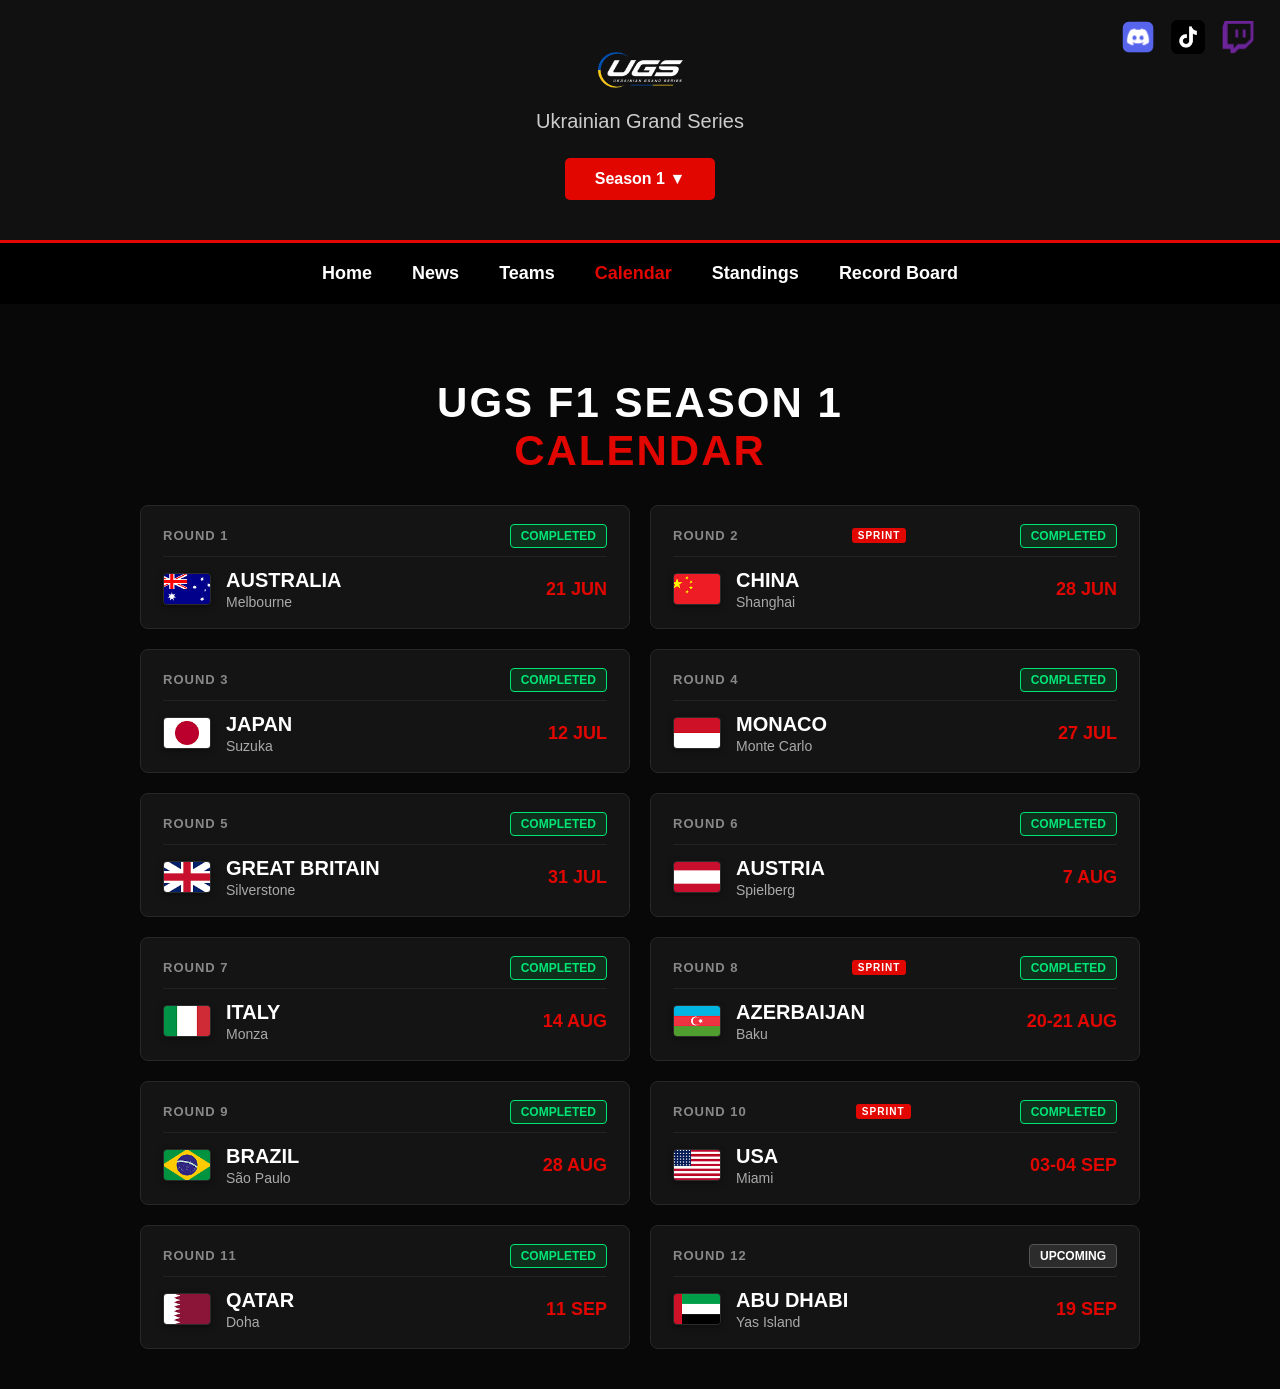
==== commit 416ed7ea: "Add files via upload" ====
--- a/calendar.html
+++ b/calendar.html
@@ -13,6 +13,19 @@
 <body>
 
     <header class="header">
+        <!-- Іконки соцмереж у правому верхньому кутку -->
+        <div class="social-links-header">
+            <a href="https://discord.gg/" target="_blank">
+                <img src="logos/discord.png" alt="Discord" class="social-header-icon">
+            </a>
+            <a href="https://tiktok.com/" target="_blank">
+                <img src="logos/tiktok.png" alt="TikTok" class="social-header-icon">
+            </a>
+            <a href="https://twitch.tv/" target="_blank">
+                <img src="logos/twitch.png" alt="Twitch" class="social-header-icon">
+            </a>
+        </div>
+
         <div class="logo">
             <img src="logos/ugs-f1-logo.png" alt="UGS F1 Logo" class="header-logo">
         </div>
@@ -25,13 +38,13 @@
     </header>
 
     <nav class="menu">
-    <a href="index.html">Home</a>
-    <a href="news.html">News</a>
-    <a href="teams.html">Teams</a>
-    <a href="calendar.html" class="active">Calendar</a>
-    <a href="standings.html">Standings</a>
-    <a href="records.html">Record Board</a>
-</nav>
+        <a href="index.html">Home</a>
+        <a href="news.html">News</a>
+        <a href="teams.html">Teams</a>
+        <a href="calendar.html" class="active">Calendar</a>
+        <a href="standings.html">Standings</a>
+        <a href="records.html">Record Board</a>
+    </nav>
 
     <section class="calendar-page">
         <h1>UGS F1 Season 1<br><span>CALENDAR</span></h1>
--- a/css/style.css
+++ b/css/style.css
@@ -17,6 +17,7 @@
    ШАПКА (HEADER) ТА НАВІГАЦІЯ
    ========================================== */
 .header {
+    position: relative; /* Додано для позиціонування іконок відносно кутка шапки */
     text-align: center;
     padding: 40px 20px;
     background: #111111;
@@ -50,6 +51,33 @@
     background: #e10600;
     border-radius: 5px;
     font-weight: bold;
+}
+
+/* Іконки соцмереж у правому верхньому кутку */
+.social-links-header {
+    position: absolute;
+    top: 20px;
+    right: 25px;
+    display: flex;
+    align-items: center;
+    gap: 16px;
+    z-index: 1000;
+}
+
+.social-header-icon {
+    width: 34px;        /* Збільшений розмір */
+    height: 34px;
+    object-fit: contain;
+    display: block;
+    /* Покращення чіткості та піксельного рендерингу */
+    image-rendering: -webkit-optimize-contrast;
+    image-rendering: crisp-edges;
+    transition: transform 0.2s ease, opacity 0.2s ease;
+}
+
+.social-header-icon:hover {
+    transform: scale(1.15);
+    opacity: 0.85;
 }
 
 .menu {
@@ -1141,6 +1169,17 @@
    АДАПТИВНІСТЬ (RESPONSIVE DESIGN)
    ========================================== */
 @media (max-width: 768px) {
+    .social-links-header {
+        top: 12px;
+        right: 12px;
+        gap: 10px;
+    }
+
+    .social-header-icon {
+        width: 24px;
+        height: 24px;
+    }
+
     .hero-container {
         min-height: 400px;
     }
